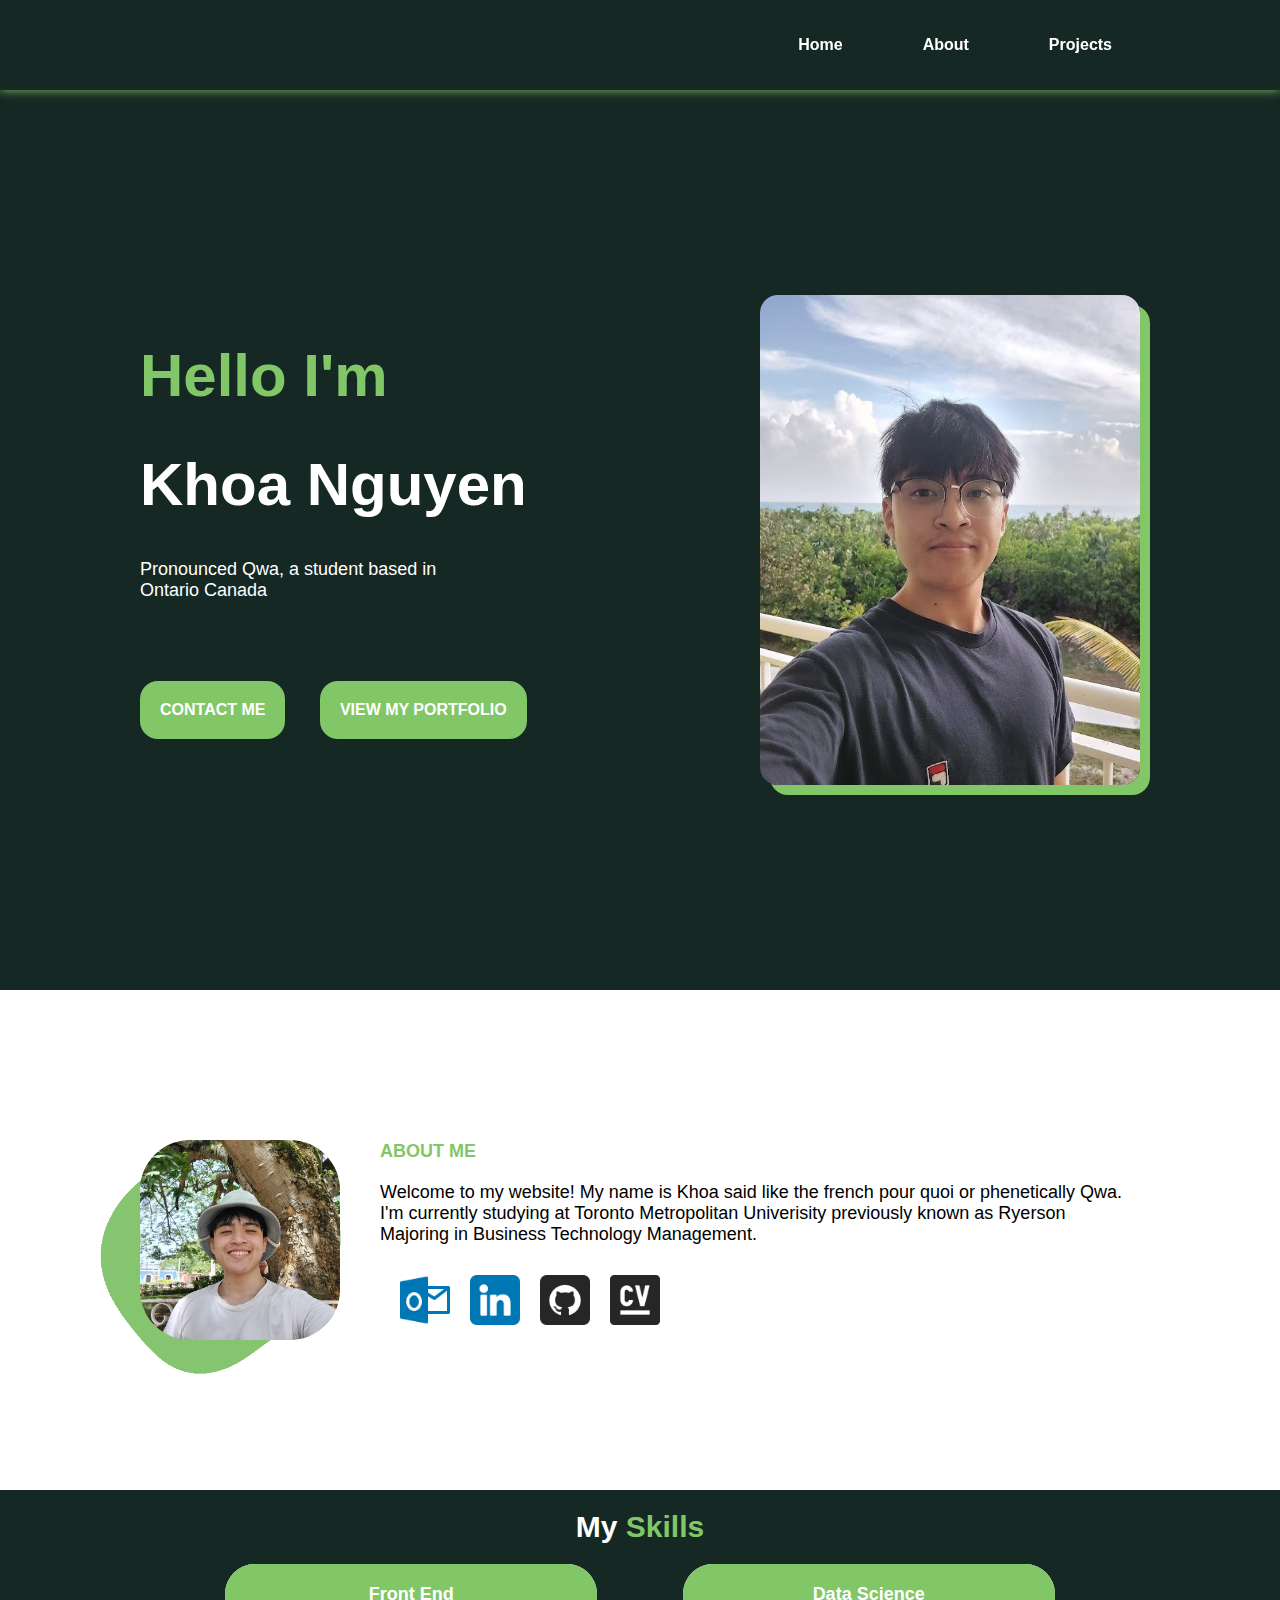
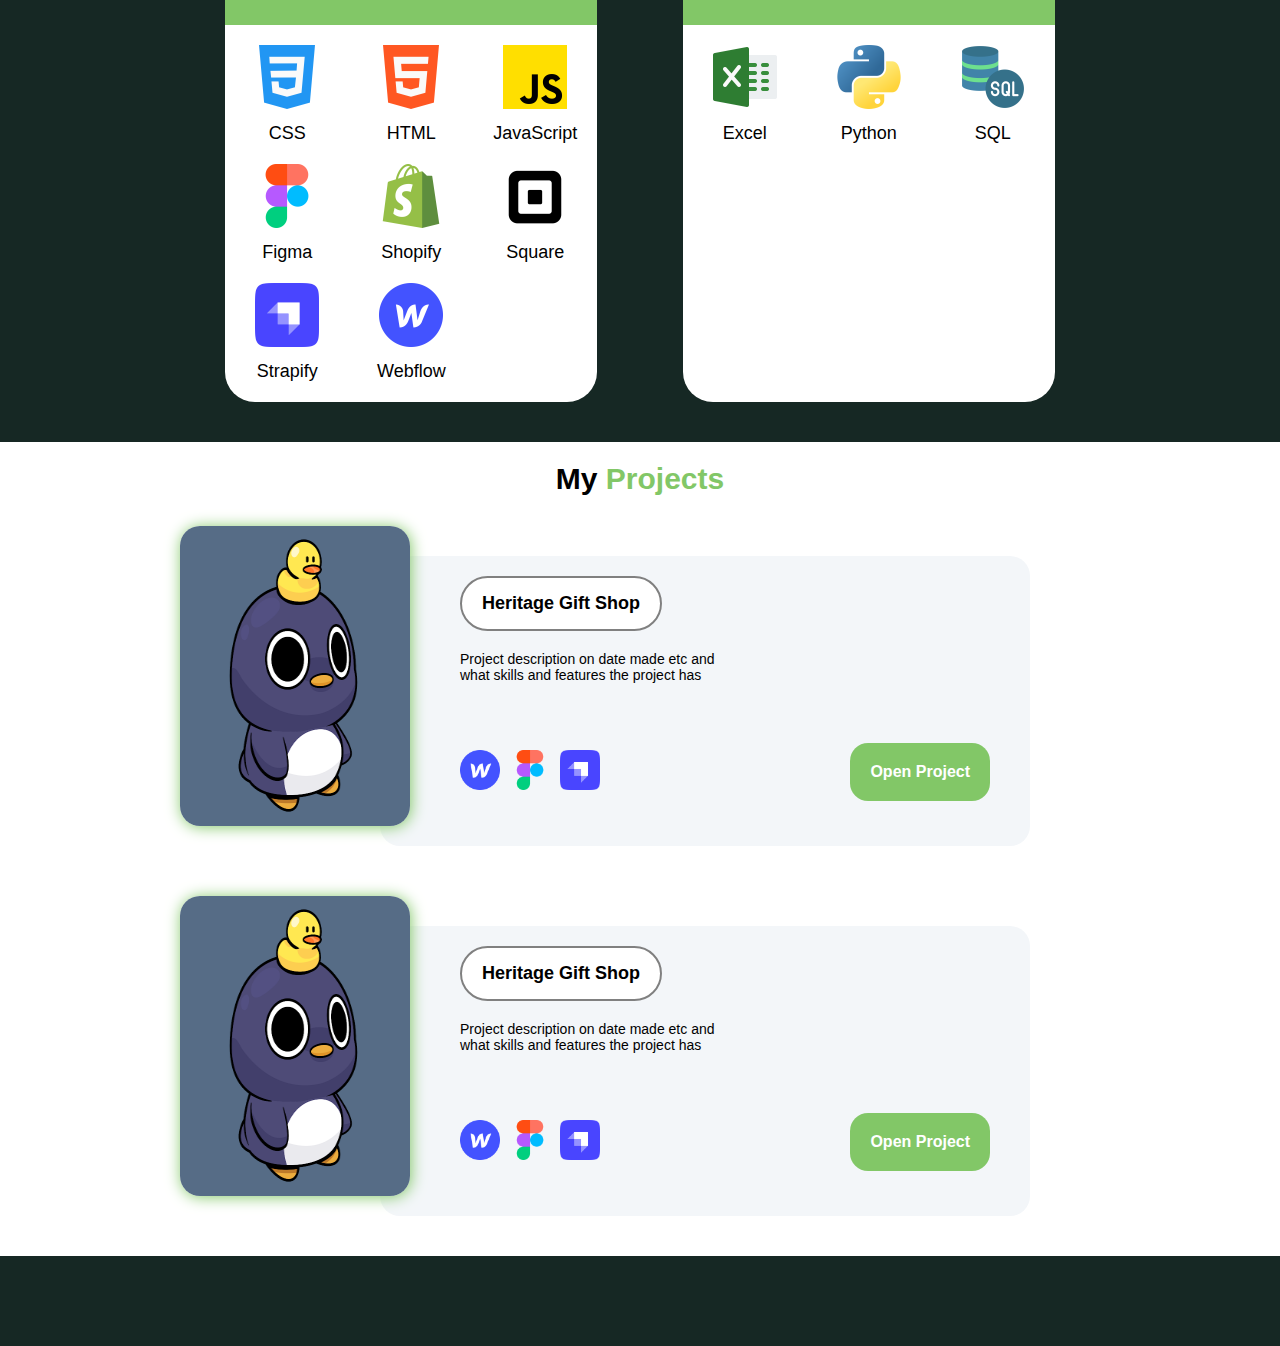
==== index.html @ 75d317f7 "Update and rename home.html to index.html" ====
<!DOCTYPE html>
<html lang="en">
<head>
    <meta charset="UTF-8">
    <meta http-equiv="X-UA-Compatible" content="IE=edge">
    <meta name="viewport" content="width=device-width, initial-scale=1.0">
    <link rel="stylesheet" href="styles.css">
    <title>Document</title>
</head>

<body>
    <section class="navSection">
        <div class="navMenu">
            <a href="#landing" class="navItem white bold">Home</a>
            <a href="#about" class="navItem white bold">About</a>
            <a href="#projects" class="navItem white bold">Projects</a>
        </div>
       
    </section>

    <section id="landing" class="landingSection">  
        <div class="defualtContent landingContent">
            <div class ="landingInfo">
                <div class="landingText">
                    <h1><span class="green">Hello I'm</span></h1>
                    <h1><span class="white">Khoa Nguyen</span></h1>
                    <p><span class="white">Pronounced Qwa, a student based in<br> Ontario Canada<br></span></p>
                </div>
                <div class="landingInteract">
                    <a href="#about" class="button white">CONTACT ME</a>
                    <a href="#projects" class="button white">VIEW MY PORTFOLIO</a>
                </div>
                
            </div>
            <img src="/images/20230725_185614.jpg" class="pfp" alt="A picture of me">
        </div>  
    </section>

    <span class="anchor" id="about"></span>
    <section class="aboutSection">
        <div class="defualtContent aboutContent">
            <img src="/images/20230723_114401.jpg" class="aboutPfp" alt="A picture of me in the about section">
            <img src="/images/aboutBlob.PNG" class="aboutBlob" alt="A abstract shape behind the image in the about">
            <div class="aboutDivider">
                <div class="aboutText">
                    <p class="green bold">ABOUT ME</p>
                    <p class="aboutText">Welcome to my website! My name is Khoa said like the french pour quoi or phenetically Qwa. I'm currently studying
                        at Toronto Metropolitan Univerisity previously known as Ryerson Majoring in Business Technology Management. 
                    </p>
                </div>
                <div class="links">
                    <a href="mailto:nnmkhoa@live.com"><img src="/images/outlook.png" class="aboutIcons" alt="Outlook icon"></a>
                    <a href="https://www.linkedin.com/in/nnmkhoa/" target="_blank"><img src="/images/linkedin.png" class="aboutIcons" alt="LinkedIn Icon"></a>
                    <a href="https://github.com/nnmkhoa" target="_blank"><img src="/images/github.png" class="aboutIcons" alt="GitHub Icon"></a>
                    <a href="https://drive.google.com/file/d/1t_3bQh6JePFUjUOrquX2MinVnYo97SX6/view?usp=drive_link" target="_blank"><img src="/images/cv.png" class="aboutIcons" alt="CV/Resume Icon"></a>
                </div>
            </div>
        </div>
    </section>

    <section class="skillSection">
        <div class="defualtContent skillContent">

            <h1 class="sectionTitle white">My <span class="green">Skills</span></h1>

            <div class="skillDiv">

                <div class="skillContainer">
                    <p class="skillTitle white bold">Front End</p>
                    <div class="skillGrid">
                        <div class="skillSlot">
                            <a href="https://en.wikipedia.org/wiki/CSS" target="_blank">
                                <img src="/images/css-3.png" class="skillIcons" alt="CSS Icon">
                            </a>
                            <p class="skillName">CSS</p>
                        </div>
                        <div class="skillSlot">
                            <a href="https://en.wikipedia.org/wiki/HTML" target="_blank">
                                <img src="/images/html-5.png" class="skillIcons" alt="HTML Icon">
                            </a>
                            <p class="skillName">HTML</p>
                        </div>                        
                        <div class="skillSlot">
                            <a href="https://en.wikipedia.org/wiki/JavaScript" target="_blank">
                                <img src="/images/js.png" class="skillIcons" alt="JavaScript Icon">
                            </a>
                            <p class="skillName">JavaScript</p>
                        </div>
                        <div class="skillSlot">
                            <a href="https://en.wikipedia.org/wiki/Figma_(software)" target="_blank">
                                <img src="/images/figma.png" class="skillIcons" alt="Figma Icon">
                            </a>
                            <p class="skillName">Figma</p>
                        </div>
                        <div class="skillSlot">
                            <a href="https://en.wikipedia.org/wiki/Shopify" target="_blank">
                                <img src="/images/shopify.png" class="skillIcons" alt="Shopify Icon">
                            </a>
                            <p class="skillName">Shopify</p>
                        </div>
                        <div class="skillSlot">
                            <a href="https://en.wikipedia.org/wiki/Square_(financial_services)" target="_blank">
                                <img src="/images/square.png" class="skillIcons" alt="Square Icon">
                            </a>
                            <p class="skillName">Square</p>
                        </div>
                        <div class="skillSlot">
                            <a href="https://strapi.io/" target="_blank">
                                <img src="/images/Strapi-Monogram.png" class="skillIcons" alt="Strapi-Monogram Icon">
                            </a>
                            <p class="skillName">Strapify</p>
                        </div>
                        <div class="skillSlot">
                            <a href="https://en.wikipedia.org/wiki/Webflow" target="_blank">
                                <img src="/images/webflow_logo_icon_169218.png" class="skillIcons" alt="Webflow Icon">
                            </a>
                            <p class="skillName">Webflow</p>
                        </div>
                    </div>
                </div>

                <div class="skillContainer">
                    <p class="skillTitle white bold">Data Science</p>
                    <div class="skillGrid">
                        <div class="skillSlot">
                            <a href="https://en.wikipedia.org/wiki/Microsoft_Excel" target="_blank">
                                <img src="/images/excel.png" class="skillIcons" alt="Excel Icon">
                            </a>
                            <p class="skillName">Excel</p>
                        </div>
                        <div class="skillSlot">
                            <a href="https://en.wikipedia.org/wiki/Python_(programming_language)" target="_blank">
                                <img src="/images/python.png" class="skillIcons" alt="Python Icon">
                            </a>
                            <p class="skillName">Python</p>
                        </div>                        
                        <div class="skillSlot">
                            <a href="https://en.wikipedia.org/wiki/SQL" target="_blank">
                                <img src="/images/sql-server.png" class="skillIcons" alt="SQL Icon">
                            </a>
                            <p class="skillName">SQL</p>
                        </div>
                    </div>
                </div>

            </div>
        </div>
    </section>

    <span class="anchor" id="projects"></span>
    <section class="projectSection">
        <div class="defualtContent">
            <h1 class="sectionTitle">My <span class="green">Projects</span></h1>

            <div class="projectList">

                <div class="projectDiv">
                    <img src="/images/unnamed.png" class="projectImg" alt="a Picture of x project">
                    <div class="projectInfo">
                        <p class="projectTitle">Heritage Gift Shop</p>
                        <p class="projectDescription">Project description on date made etc and <br>what skills and features the project has</br></p>
                        <div class="projectSkills">
                            <a href="" target="_blank">
                                <img src="/images/webflow_logo_icon_169218.png" class="projectIcons" alt="Excel Icon">
                            </a>
                            <a href="" target="_blank">
                                <img src="/images/figma.png" class="projectIcons" alt="Excel Icon">
                            </a>
                            <a href="" target="_blank">
                                <img src="/images/Strapi-Monogram.png" class="projectIcons" alt="Excel Icon">
                            </a>
                            <a class="button projectButton white">Open Project</a>
                        </div>
                    </div>
                </div>
                
                <div class="projectDiv">
                    <img src="/images/unnamed.png" class="projectImg" alt="a Picture of x project">
                    <div class="projectInfo">
                        <p class="projectTitle">Heritage Gift Shop</p>
                        <p class="projectDescription">Project description on date made etc and <br>what skills and features the project has</br></p>
                        <div class="projectSkills">
                            <a href="" target="_blank">
                                <img src="/images/webflow_logo_icon_169218.png" class="projectIcons" alt="Excel Icon">
                            </a>
                            <a href="" target="_blank">
                                <img src="/images/figma.png" class="projectIcons" alt="Excel Icon">
                            </a>
                            <a href="" target="_blank">
                                <img src="/images/Strapi-Monogram.png" class="projectIcons" alt="Excel Icon">
                            </a>
                            <a class="button projectButton white">Open Project</a>
                        </div>
                    </div>
                </div>

            </div>
        </div>
    </section>

    <section class="footer green">
    </section>
</body>

</html>
---- styles.css ----
* {
    margin: 0;
    font-family: 'Inter', sans-serif;
}

body::-webkit-scrollbar {
    display: none; /*hides scroll bar but doesn't affect functionality of it */
}

.anchor{ /* for centering about page anchor link*/
    display: block;
    height: 10vh; /*same height as header*/
    margin-top: -10vh; /*same height as header*/
    visibility: hidden;
  }

:root {
    --green: #82C767;
    --white: #ffffff;
    --darkGreen: #162824;
    --offWhite: #F3F6F9;
}


.defualtContent {
    max-width: 1000px;
    width: 100vw;
    min-width: 10px;
    margin: auto;
}

.button {
    background-color: var(--green);
    padding: 20px;
    border-radius: 18px;
    height: fit-content;
    width: fit-content;
}

.green {
    color: var(--green)
}

.white {
    color: var(--white)
}

.bold {
    font-weight: bold;
}

h1 {
    margin-bottom: 40px;
    font-size: 60px;
}

a {
    font-weight: bold;
    font-size: 16px;
    text-decoration: none;
}

p {
    margin-bottom: 20px;
    font-size: 18px;
}

.sectionTitle {
   text-align: center;
   font-size: 30px;
   margin: 20px 0;
}

.navSection {
    background-color: var(--darkGreen);
    height: 10vh;
    right: 0px;
    top: 0;
    position: sticky;
    display: flex;
    justify-content: right;
    align-items: center;
    padding-right: 10%;
    margin-left: auto;
    box-shadow: 0px 0px 10px var(--green)
}

.navMenu {
  display: flex;
}

.navItem{
    padding: 30px;
    margin: 10px;
    color: var(--white);
}

.navItem:hover {
    color: var(--green);
}

.landingSection {
    display: flex;
    height: 100vh;
    background-color: #162824;
}

.landingContent {
    display: flex;
    justify-content: space-between;
}

.landingInfo {
    display: flex;
    justify-content: center;
    flex-direction: column;
}

.landingText {
    margin-bottom: 60px;
}

.landingInteract {
    display:flex;
    justify-content: space-between;
}

.pfp {
    width: 380px;
    height: 490px;
    border-radius: 18px;
    box-shadow: 10px 10px var(--green);
}

.aboutSection {
    background-color: var(--white);
    display: flex;
    align-items: center;
    height: 500px;
}

.aboutContent {
    display: flex;
    align-items: center;
}

.aboutPfp {
    width: 200px;
    height: 200px;
    z-index: 1;
    border-radius: 50px;
}

.aboutBlob {
    position: absolute;
    z-index: 0;
    width: 280px;
    height: 230px;
    margin-left: -60px;
    margin-top: 50px;
}

.aboutDivider {
    padding: 10px;
    margin-left: 30px;
}

.links {
    display: flex;
    padding: 10px;
}

.aboutIcons {
    width: 50px;
    height: 50px;
    margin: 0 10px;
}

.aboutIcons:hover {
    box-shadow: 0px 0px 10px var(--green);
    border-radius: 5px;
}

.skillSection {
    background-color: var(--darkGreen);
}

.skillContent {
    display: flex;
    flex-direction: column;
}

.skillDiv {
    display: flex; 
    background-color: var(--darkGreen);
    justify-content: space-evenly;
}

.skillContainer{
    background-color: var(--white);
    margin: 0px 0px 40px 0px;
    border-radius: 30px;
}   

.skillTitle {
    text-align: center;
    background-color: var(--green);
    padding: 20px;
    font-size: 18px;
    border-radius: 30px 30px 0 0;
 }

 .skillGrid {
    display: grid;
    grid-template-columns: auto auto auto;
}

.skillSlot{
    display: flex;
    flex-direction: column;
    align-items: center;
}

.skillIcons {
    width: 64px;
    height: 64px;
    margin: 0 30px;
}

.skillName {
    font-weight: 500;
    margin-top: 10px;
}


.projectSection {
    background-color: var(--white)
}

.projectList {
    display: flex;
    justify-content: center;
    flex-direction: column;
}

.projectDiv {
    display: flex;
    align-items: center;
    margin: 10px;
    padding: 0 30px;
}

.projectImg{
    width: 230px;
    height: 300px;
    margin-bottom: 50px;
    z-index: 1;
    border-radius: 20px;
    box-shadow: 1px 1px 15px var(--green);
}

.projectInfo{
    position: absolute;
    justify-content: space-between;
    background-color: var(--offWhite);
    margin: 20px 20px 20px 200px;
    padding: 20px 20px 20px 80px;
    border-radius: 20px;
    min-width: 550px;
    min-height: 250px;
}

.projectTitle {
    background-color: var(--white);
    padding: 15px 20px 15px 20px;
    width: fit-content;
    border-radius: 45px;
    font-size: 18px;
    font-weight: 700;
    border: solid grey 2px;
}

.projectDescription{
    margin-bottom: 60px;
    font-size: 14px;
}

.projectSkills {
    display: flex;
    align-items: center;
    margin-right: auto;
}

.projectIcons {
    width: 40px;
    height: 40px;
    margin-right: 10px;
}

.projectButton {
    margin-left: auto;
    margin-right: 20px;
}

.footer {
 background-color: var(--darkGreen);
 height: 10vh;
}
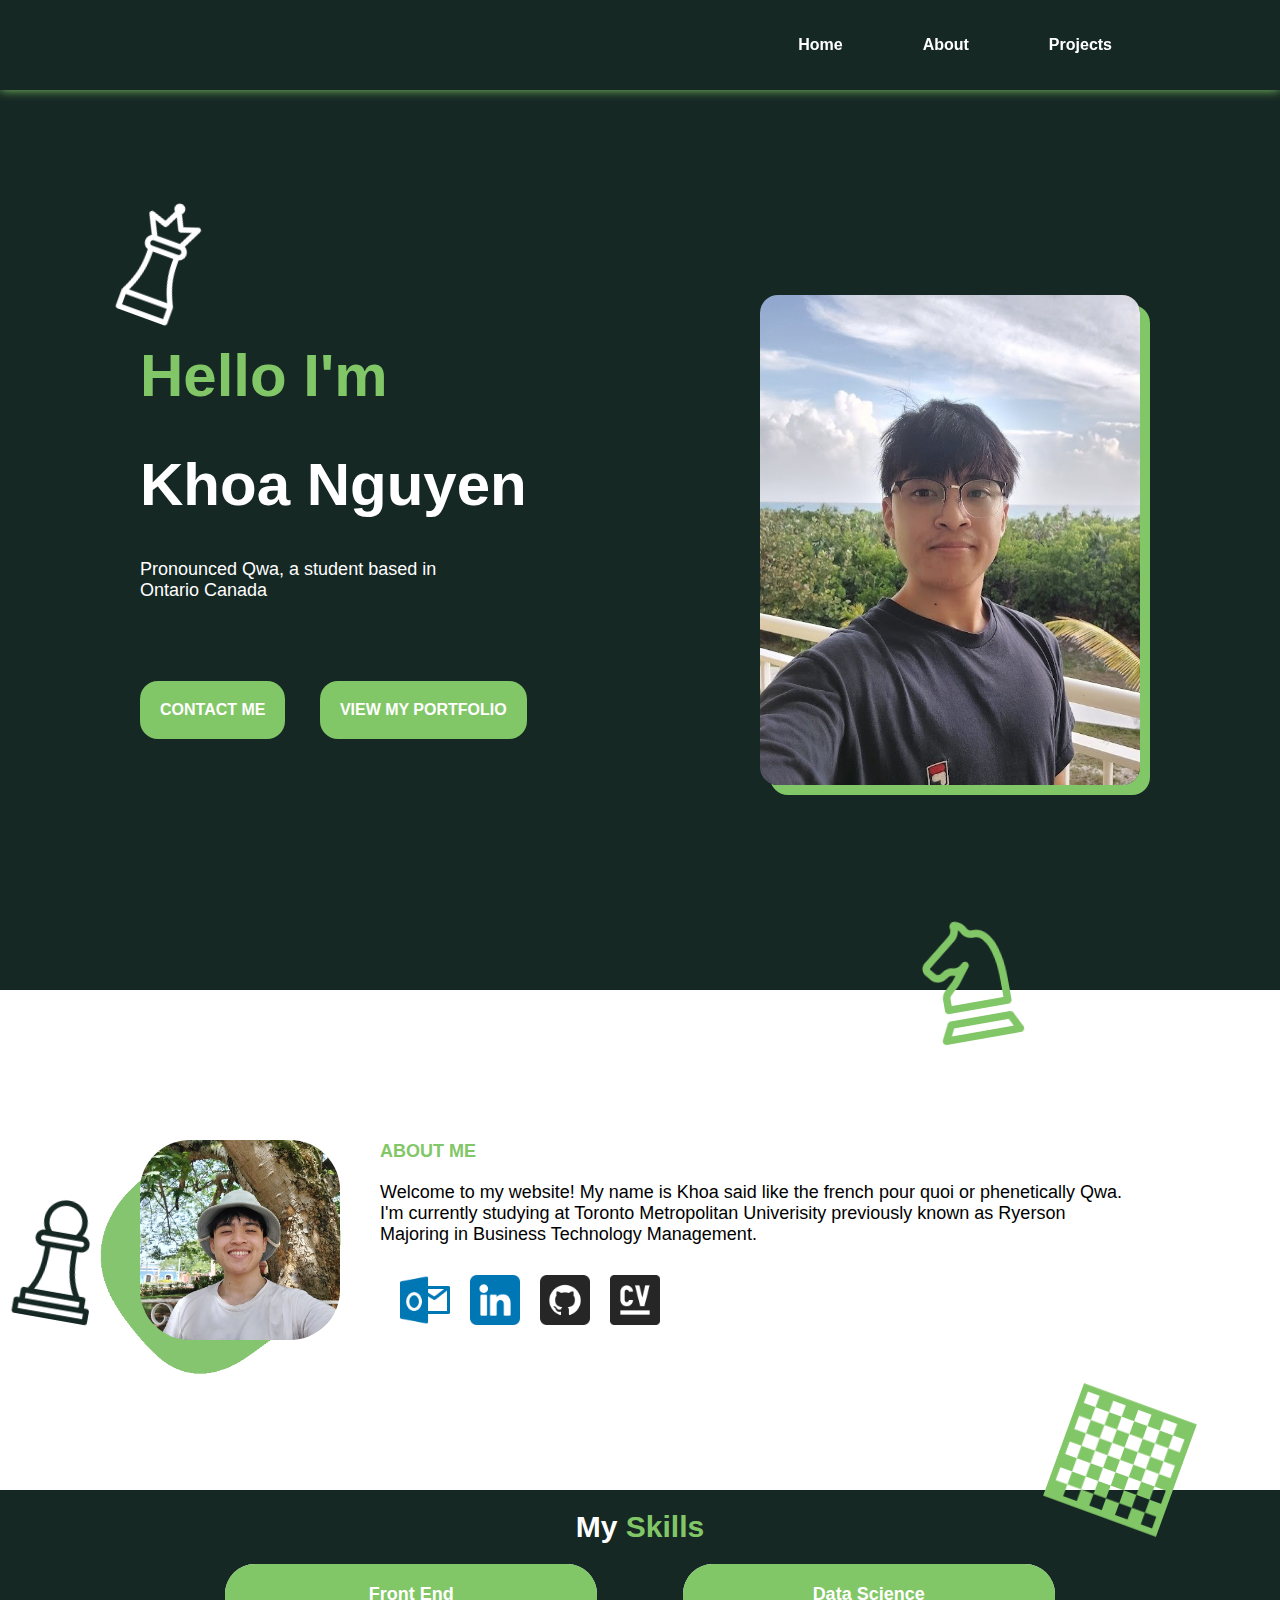
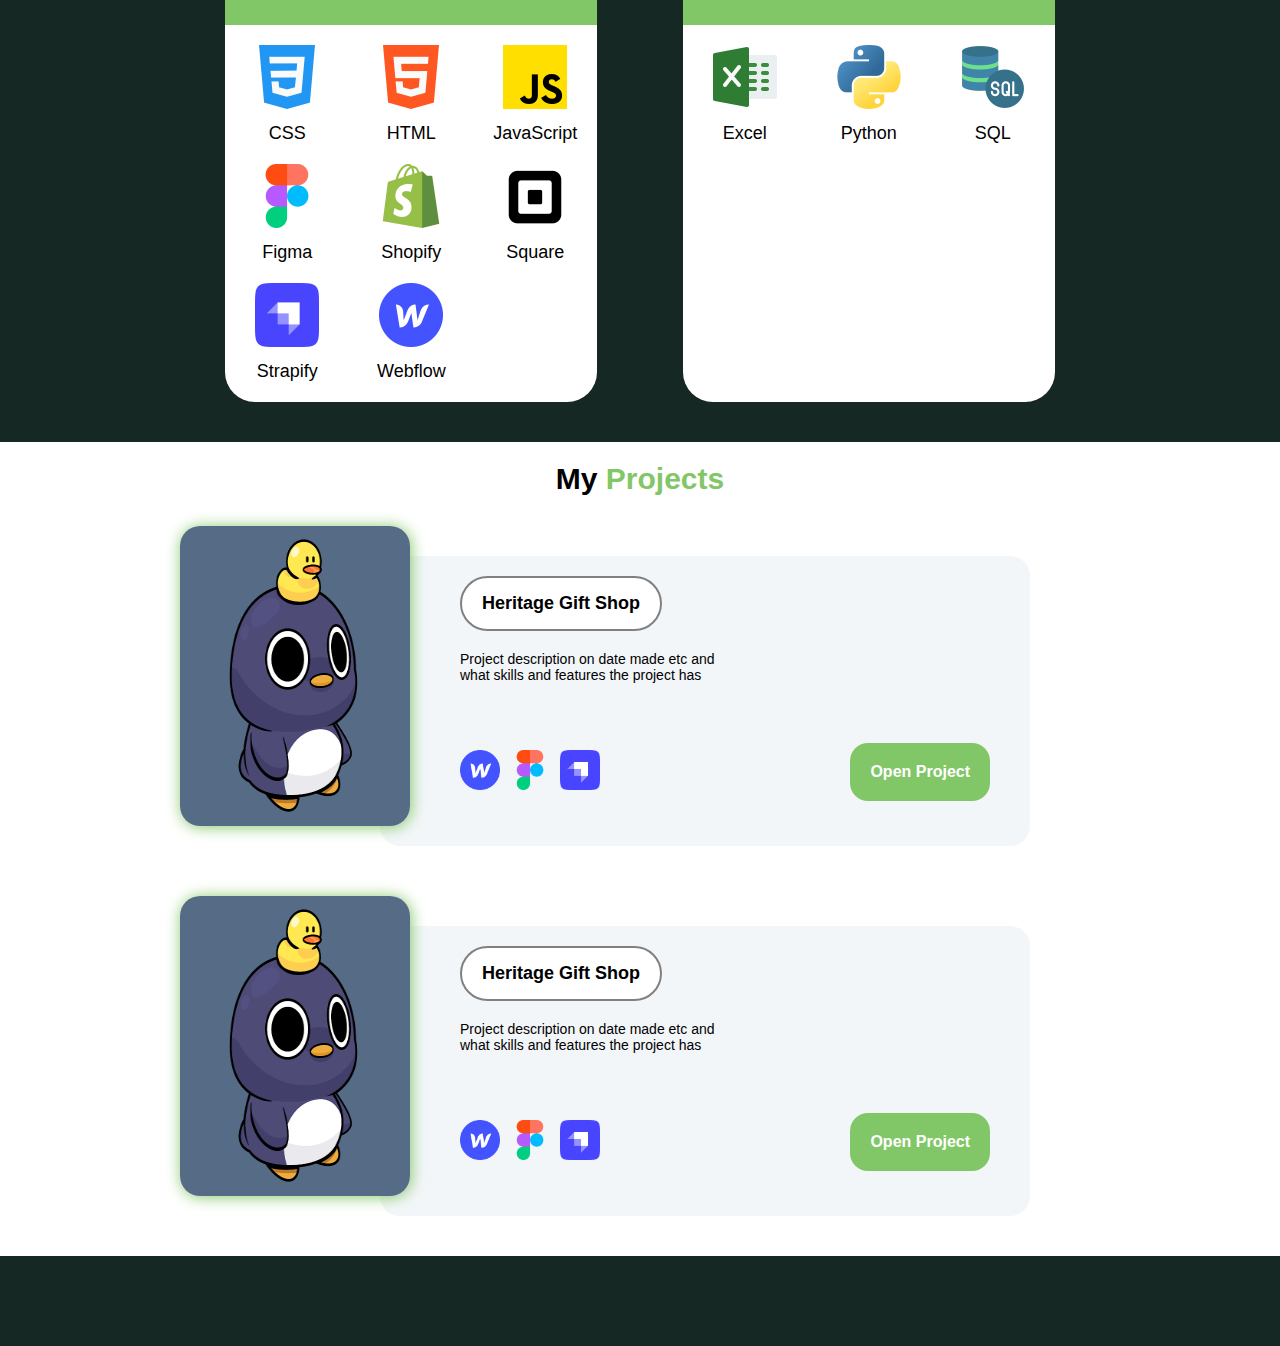
==== commit 33e8d739: "Add files via upload" ====
--- a/index.html
+++ b/index.html
@@ -5,7 +5,8 @@
     <meta http-equiv="X-UA-Compatible" content="IE=edge">
     <meta name="viewport" content="width=device-width, initial-scale=1.0">
     <link rel="stylesheet" href="styles.css">
-    <title>Document</title>
+    <title>Khoa Nguyen</title>
+    <link rel="icon" href="/images/logo.png" >
 </head>
 
 <body>
@@ -18,7 +19,9 @@
        
     </section>
 
-    <section id="landing" class="landingSection">  
+    <section id="landing" class="landingSection">
+        <img src="/images/queen.png" class="floating queen"> 
+        <img src="/images/knight.png" class="floating knight">
         <div class="defualtContent landingContent">
             <div class ="landingInfo">
                 <div class="landingText">
@@ -36,6 +39,8 @@
         </div>  
     </section>
 
+    <img src="/images/chess-board.png" class="floating chessBoard">
+    <img src="/images/pawn.png" class="floating pawn">
     <span class="anchor" id="about"></span>
     <section class="aboutSection">
         <div class="defualtContent aboutContent">
@@ -202,4 +207,4 @@
     </section>
 </body>
 
-</html>
+</html>--- a/styles.css
+++ b/styles.css
@@ -65,6 +65,36 @@
     font-size: 18px;
 }
 
+.floating {
+    width: 120px;
+    height: 120px;
+    position: absolute;
+}
+
+.queen{
+    rotate: 20deg;
+    left: 100px;
+    top: 200px;
+}
+
+.knight{
+    transform: scaleX(-1);
+    rotate: -10deg;
+    right: 250px;
+    top: 920px ;
+}
+
+.pawn {
+    rotate: 10deg;
+    top: 1200px;
+}
+
+.chessBoard {
+    rotate: 20deg;
+    right: 100px;
+    top: 1400px;
+}
+
 .sectionTitle {
    text-align: center;
    font-size: 30px;
@@ -82,7 +112,8 @@
     align-items: center;
     padding-right: 10%;
     margin-left: auto;
-    box-shadow: 0px 0px 10px var(--green)
+    box-shadow: 0px 0px 10px var(--green);
+    z-index: 3;
 }
 
 .navMenu {
